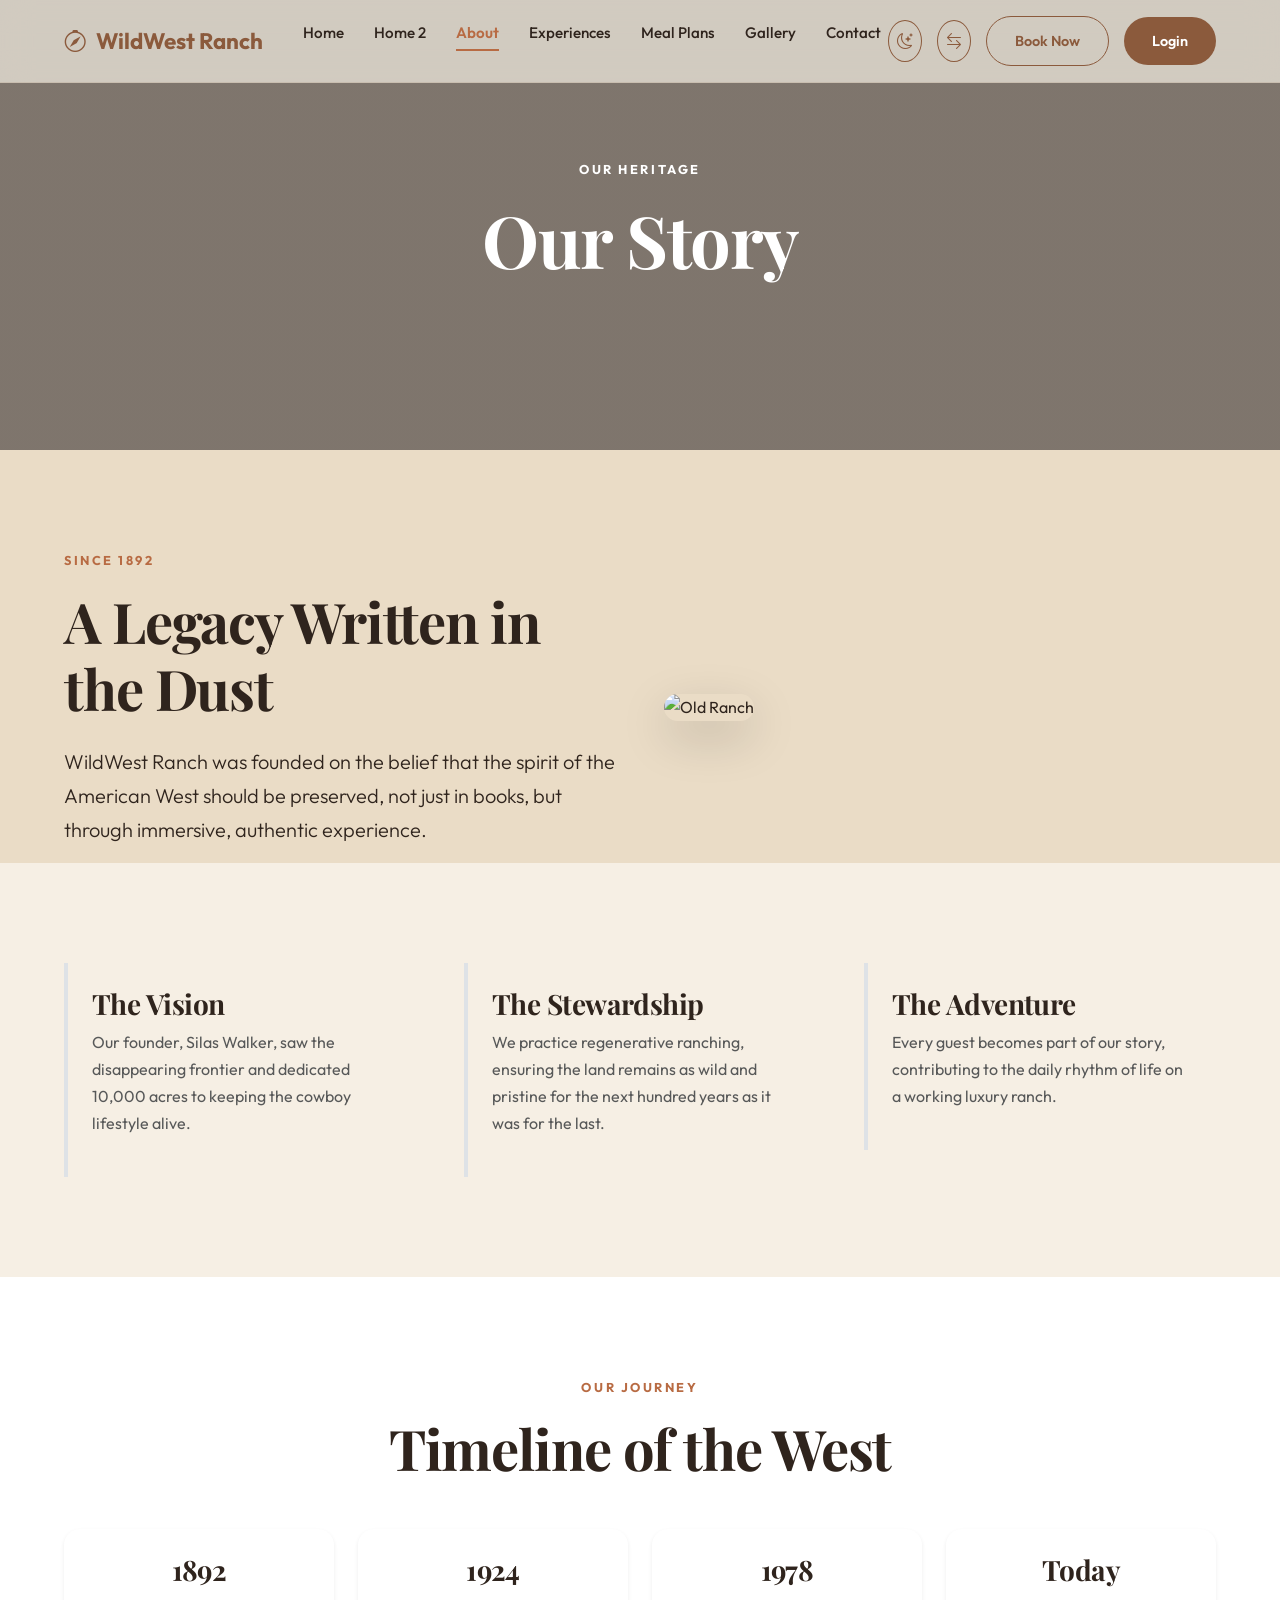
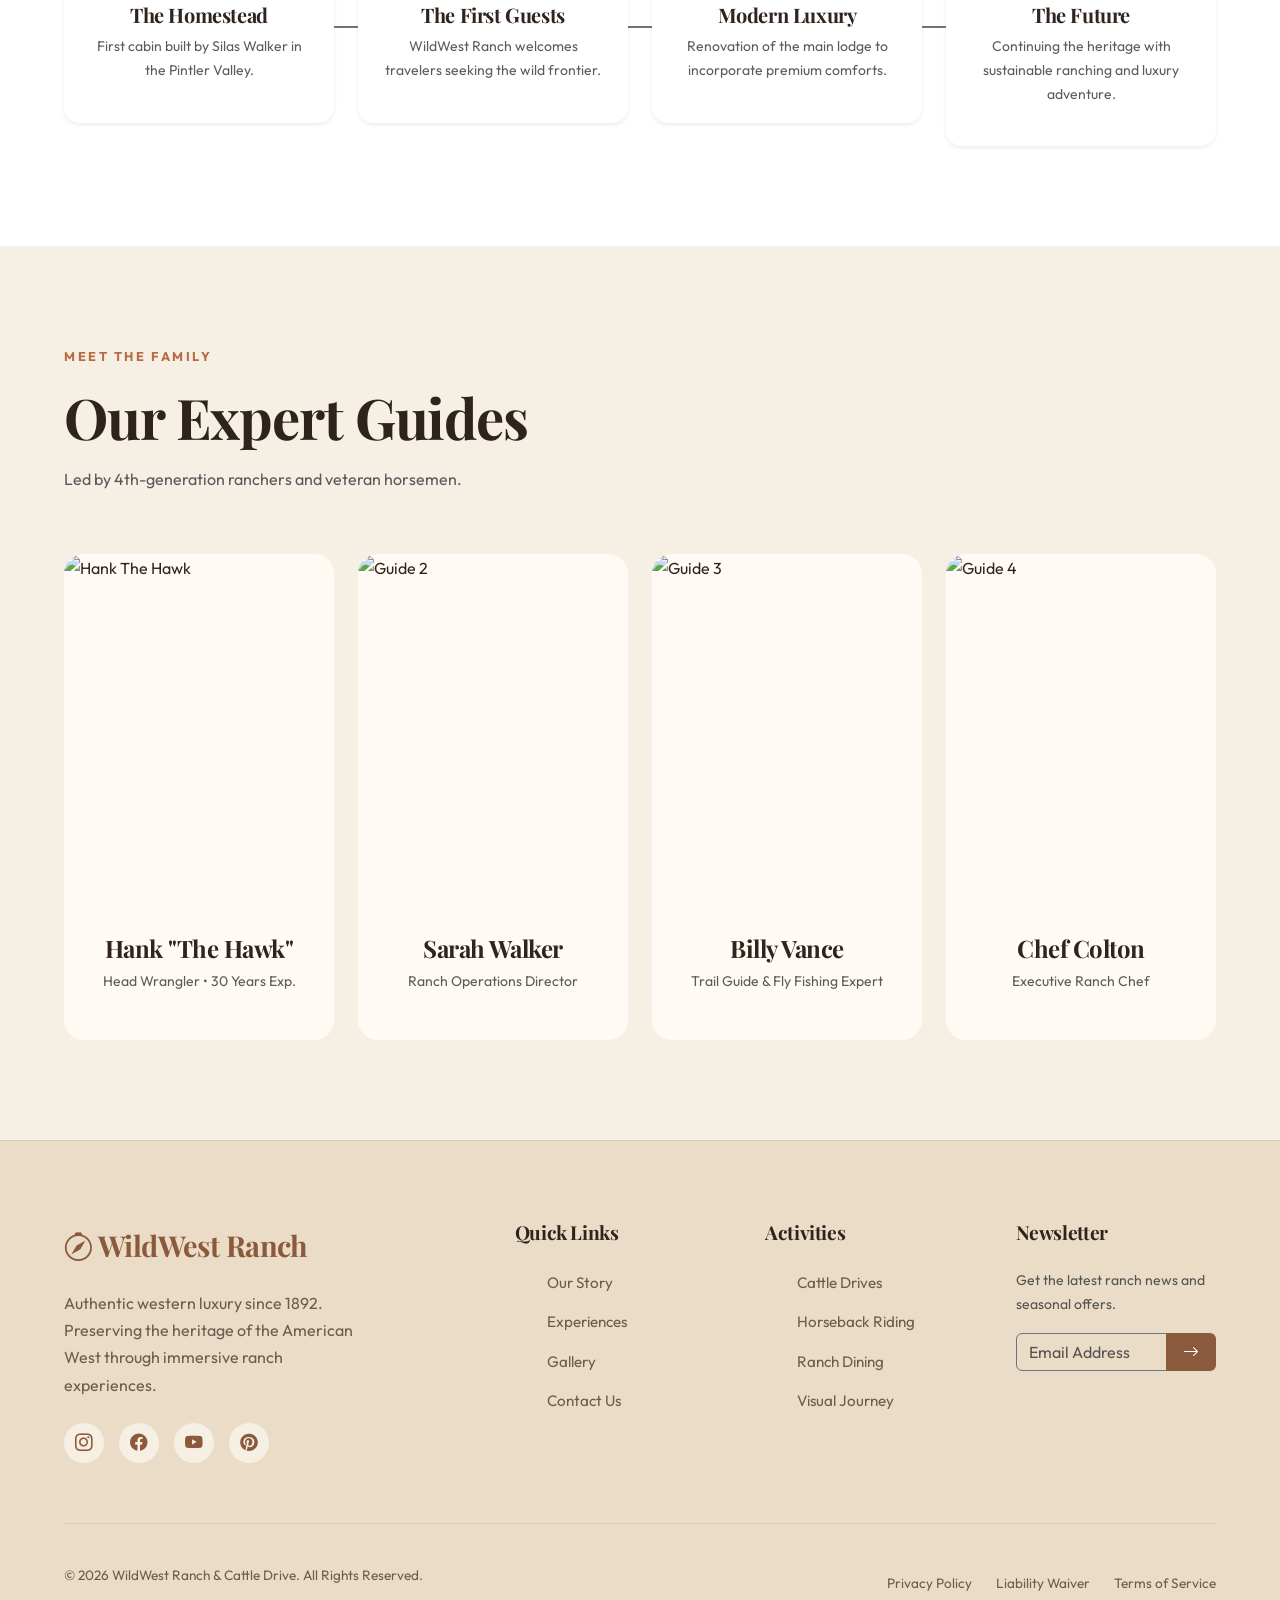
==== about.html @ 32d67a10 "Initial commit: Luxury Western Ranch Platform" ====
<!DOCTYPE html>
<html lang="en">
<head>
    <meta charset="UTF-8">
    <meta name="viewport" content="width=device-width, initial-scale=1.0">
    <title>Our Story | WildWest Ranch Heritage</title>
    
    <!-- Bootstrap 5 CSS -->
    <link href="https://cdn.jsdelivr.net/npm/bootstrap@5.3.0/dist/css/bootstrap.min.css" rel="stylesheet">
    <!-- Bootstrap Icons -->
    <link rel="stylesheet" href="https://cdn.jsdelivr.net/npm/bootstrap-icons@1.11.1/font/bootstrap-icons.css">
    
    <link rel="icon" type="image/svg+xml" href="assets/img/favicon.svg">
    
    <!-- Custom CSS -->
    <link rel="stylesheet" href="assets/css/style.css">
    <link rel="stylesheet" href="assets/css/dark-mode.css">
    <link rel="stylesheet" href="assets/css/rtl.css">
    
    <style>
        .about-hero {
            height: 50vh;
            background: linear-gradient(rgba(47, 36, 29, 0.6), rgba(47, 36, 29, 0.6)), url('https://images.unsplash.com/photo-1534447677768-be436bb09401?auto=format&fit=crop&q=80&w=2000');
            background-size: cover;
            background-position: center;
            display: flex;
            align-items: center;
            justify-content: center;
            text-align: center;
            color: #fff;
        }
    </style>
</head>
<body>

    <!-- Navbar -->
    <nav class="navbar-custom">
        <div class="nav-logo">
            <i class="bi bi-compass"></i>
            <span>WildWest Ranch</span>
        </div>
        
        <ul class="nav-links">
            <li><a href="index.html" class="nav-link">Home</a></li>
            <li><a href="home-2.html" class="nav-link">Home 2</a></li>
            <li><a href="about.html" class="nav-link active">About</a></li>
            <li><a href="ranch-experiences.html" class="nav-link">Experiences</a></li>
            <li><a href="meal-plans.html" class="nav-link">Meal Plans</a></li>
            <li><a href="gallery.html" class="nav-link">Gallery</a></li>
            <li><a href="contact.html" class="nav-link">Contact</a></li>
        </ul>
        
        <div class="nav-actions">
            <button id="theme-toggle" class="btn btn-outline-ranch p-2 rounded-circle">
                <i class="bi bi-moon-stars"></i>
            </button>
            <button id="rtl-toggle" class="btn btn-outline-ranch p-2 rounded-circle">
                <i class="bi bi-translate"></i>
            </button>
            <a href="booking.html" class="btn-ranch btn-outline-ranch d-none d-md-flex">Book Now</a>
            <a href="login.html" class="btn-ranch btn-primary-ranch d-none d-md-flex">Login</a>
            <button class="mobile-nav-btn"><i class="bi bi-list"></i></button>
        </div>
    </nav>

    <!-- Hero Section -->
    <header class="about-hero">
        <div class="container">
            <span class="section-tag text-white">Our Heritage</span>
            <h1 class="display-2 western-font">Our Story</h1>
        </div>
    </header>

    <!-- Legacy Section -->
    <section class="section-padding pb-0" style="background: var(--secondary-bg);">
        <div class="container-custom">
            <div class="row align-items-center g-5">
                <div class="col-lg-6 text-center text-lg-start">
                    <span class="section-tag">Since 1892</span>
                    <h2 class="display-4 western-font">A Legacy Written in the Dust</h2>
                    <p class="lead mt-4">WildWest Ranch was founded on the belief that the spirit of the American West should be preserved, not just in books, but through immersive, authentic experience.</p>
                </div>
                <div class="col-lg-6">
                    <img src="https://images.unsplash.com/photo-1549880338-65ddcdfd017b?auto=format&fit=crop&q=80&w=1000" alt="Old Ranch" class="rounded-5 shadow-lg w-100">
                </div>
            </div>
        </div>
    </section>

    <!-- Ranch Story -->
    <section class="section-padding">
        <div class="container-custom">
            <div class="row g-5">
                <div class="col-lg-4">
                    <div class="p-4 border-start border-4 border-burnt-sienna">
                        <h3 class="western-font">The Vision</h3>
                        <p class="text-muted">Our founder, Silas Walker, saw the disappearing frontier and dedicated 10,000 acres to keeping the cowboy lifestyle alive.</p>
                    </div>
                </div>
                <div class="col-lg-4">
                    <div class="p-4 border-start border-4 border-prairie-green">
                        <h3 class="western-font">The Stewardship</h3>
                        <p class="text-muted">We practice regenerative ranching, ensuring the land remains as wild and pristine for the next hundred years as it was for the last.</p>
                    </div>
                </div>
                <div class="col-lg-4">
                    <div class="p-4 border-start border-4 border-sunset-gold">
                        <h3 class="western-font">The Adventure</h3>
                        <p class="text-muted">Every guest becomes part of our story, contributing to the daily rhythm of life on a working luxury ranch.</p>
                    </div>
                </div>
            </div>
        </div>
    </section>

    <!-- Adventure Timeline -->
    <section class="section-padding journey-section">
        <div class="container-custom">
            <div class="text-center mb-5">
                <span class="section-tag">Our Journey</span>
                <h2 class="section-title">Timeline of the West</h2>
            </div>
            
            <div class="position-relative">
                <div class="d-none d-lg-block position-absolute top-50 start-0 w-100 border-bottom border-secondary border-2" style="z-index: 0;"></div>
                <div class="row g-4 position-relative z-1">
                    <div class="col-lg-3">
                        <div class="p-4 timeline-card rounded-4 shadow-sm text-center">
                            <div class="western-font h3 text-saddle-brown mb-3">1892</div>
                            <h5 class="fw-bold">The Homestead</h5>
                            <p class="small text-muted">First cabin built by Silas Walker in the Pintler Valley.</p>
                        </div>
                    </div>
                    <div class="col-lg-3">
                        <div class="p-4 timeline-card rounded-4 shadow-sm text-center">
                            <div class="western-font h3 text-saddle-brown mb-3">1924</div>
                            <h5 class="fw-bold">The First Guests</h5>
                            <p class="small text-muted">WildWest Ranch welcomes travelers seeking the wild frontier.</p>
                        </div>
                    </div>
                    <div class="col-lg-3">
                        <div class="p-4 timeline-card rounded-4 shadow-sm text-center">
                            <div class="western-font h3 text-saddle-brown mb-3">1978</div>
                            <h5 class="fw-bold">Modern Luxury</h5>
                            <p class="small text-muted">Renovation of the main lodge to incorporate premium comforts.</p>
                        </div>
                    </div>
                    <div class="col-lg-3">
                        <div class="p-4 timeline-card rounded-4 shadow-sm text-center">
                            <div class="western-font h3 text-saddle-brown mb-3">Today</div>
                            <h5 class="fw-bold">The Future</h5>
                            <p class="small text-muted">Continuing the heritage with sustainable ranching and luxury adventure.</p>
                        </div>
                    </div>
                </div>
            </div>
        </div>
    </section>

    <!-- Team/Cowboy Guides -->
    <section class="section-padding" style="background: var(--primary-bg);">
        <div class="container-custom">
            <div class="section-header">
                <span class="section-tag">Meet the Family</span>
                <h2 class="section-title">Our Expert Guides</h2>
                <p class="mt-3 text-muted">Led by 4th-generation ranchers and veteran horsemen.</p>
            </div>
            <div class="row g-4">
                <div class="col-md-3">
                    <div class="ranch-card border-0">
                        <div class="card-img-wrapper" style="height: 350px;">
                            <img src="https://images.unsplash.com/photo-1534030347209-467a5b0ad3e6?auto=format&fit=crop&q=80&w=600" alt="Hank The Hawk">
                        </div>
                        <div class="card-content text-center">
                            <h4 class="western-font">Hank "The Hawk"</h4>
                            <p class="text-muted small">Head Wrangler • 30 Years Exp.</p>
                        </div>
                    </div>
                </div>
                <div class="col-md-3">
                    <div class="ranch-card border-0">
                        <div class="card-img-wrapper" style="height: 350px;">
                            <img src="https://images.unsplash.com/photo-1544005313-94ddf0286df2?auto=format&fit=crop&q=80&w=600" alt="Guide 2">
                        </div>
                        <div class="card-content text-center">
                            <h4 class="western-font">Sarah Walker</h4>
                            <p class="text-muted small">Ranch Operations Director</p>
                        </div>
                    </div>
                </div>
                <div class="col-md-3">
                    <div class="ranch-card border-0">
                        <div class="card-img-wrapper" style="height: 350px;">
                            <img src="https://images.unsplash.com/photo-1500648767791-00dcc994a43e?auto=format&fit=crop&q=80&w=600" alt="Guide 3">
                        </div>
                        <div class="card-content text-center">
                            <h4 class="western-font">Billy Vance</h4>
                            <p class="text-muted small">Trail Guide & Fly Fishing Expert</p>
                        </div>
                    </div>
                </div>
                <div class="col-md-3">
                    <div class="ranch-card border-0">
                        <div class="card-img-wrapper" style="height: 350px;">
                            <img src="https://images.unsplash.com/photo-1506794778202-cad84cf45f1d?auto=format&fit=crop&q=80&w=600" alt="Guide 4">
                        </div>
                        <div class="card-content text-center">
                            <h4 class="western-font">Chef Colton</h4>
                            <p class="text-muted small">Executive Ranch Chef</p>
                        </div>
                    </div>
                </div>
            </div>
        </div>
    </section>

    <!-- Footer (Shared) -->
    <footer>
        <div class="container-custom">
            <!-- Footer content same as index.html -->
        </div>
    </footer>

    <!-- Scripts -->
    <script src="https://cdn.jsdelivr.net/npm/bootstrap@5.3.0/dist/js/bootstrap.bundle.min.js"></script>
    <script src="assets/js/main.js"></script>
</body>
</html>
---- assets/css/style.css ----
/* 
    Dude Ranch & Cattle Drive Vacation - Premium Style System
    Aesthetic: Luxury Western Editorial, Cinematic Wilderness
*/

@import url('https://fonts.googleapis.com/css2?family=Cormorant+Garamond:ital,wght@0,300;0,400;0,500;0,600;0,700;1,400&family=Outfit:wght@300;400;500;600;700&family=Playfair+Display:ital,wght@0,400;0,700;1,400&display=swap');

:root {
    --primary-bg: #f6efe4;
    --secondary-bg: #eadcc6;
    --card-bg: #fffaf3;
    --saddle-brown: #8b5a3c;
    --burnt-sienna: #b86b43;
    --dusty-clay: #c68a5d;
    --prairie-green: #68745a;
    --sunset-gold: #d9a441;
    --text-main: #2f241d;
    --text-muted: #6d5b4e;
    --border-color: rgba(139, 90, 60, 0.12);
    --glass-bg: rgba(246, 239, 228, 0.7);
    --transition: all 0.4s cubic-bezier(0.165, 0.84, 0.44, 1);
    --shadow: 0 10px 30px rgba(47, 36, 29, 0.05);
}

.bg-burnt-sienna { background-color: var(--burnt-sienna) !important; color: #fff !important; }
.bg-saddle-brown { background-color: var(--saddle-brown) !important; color: #fff !important; }
.bg-prairie-green { background-color: var(--prairie-green) !important; color: #fff !important; }
.bg-sunset-gold { background-color: var(--sunset-gold) !important; color: #000 !important; }

/* Global Reset & Base */
* {
    margin: 0;
    padding: 0;
    box-sizing: border-box;
}

html, body {
    overflow-x: hidden;
    width: 100%;
    margin: 0;
    padding: 0;
}

body {
    background-color: var(--primary-bg);
    color: var(--text-main);
    font-family: 'Outfit', sans-serif;
    line-height: 1.7;
    overflow-x: hidden;
    -webkit-font-smoothing: antialiased;
    display: flex;
    flex-direction: column;
    min-height: 100vh;
}

h1, h2, h3, h4, h5, h6, .western-font {
    font-family: 'Playfair Display', serif;
    font-weight: 700;
    letter-spacing: -0.02em;
}

.serif-italic {
    font-family: 'Cormorant Garamond', serif;
    font-style: italic;
}

a {
    text-decoration: none;
    color: inherit;
    transition: var(--transition);
}

ul {
    list-style: none;
}

img {
    max-width: 100%;
    height: auto;
    object-fit: cover;
}

/* Scrollbar */
::-webkit-scrollbar {
    width: 8px;
}
::-webkit-scrollbar-track {
    background: var(--primary-bg);
}
::-webkit-scrollbar-thumb {
    background: var(--saddle-brown);
    border-radius: 10px;
}

/* Custom Container */
.container-custom {
    width: 90%;
    max-width: 1400px;
    margin: 0 auto;
}

/* Navbar */
.navbar-custom {
    position: fixed;
    top: 0;
    left: 0;
    width: 100%;
    max-width: none;
    background: var(--glass-bg);
    backdrop-filter: blur(15px);
    -webkit-backdrop-filter: blur(15px);
    border-bottom: 1px solid var(--border-color);
    border-radius: 0;
    z-index: 1000;
    padding: 15px 5%;
    display: flex;
    justify-content: space-between;
    align-items: center;
    transition: var(--transition);
}

@media (min-width: 1400px) {
    .navbar-custom {
        padding-left: calc((100% - 1300px) / 2);
        padding-right: calc((100% - 1300px) / 2);
    }
}

.navbar-custom.scrolled {
    background: var(--primary-bg);
    box-shadow: 0 5px 20px rgba(0,0,0,0.05);
}

.nav-logo {
    display: flex;
    align-items: center;
    gap: 10px;
    font-size: 1.4rem;
    font-weight: 700;
    color: var(--saddle-brown);
}

.nav-links {
    display: flex;
    gap: 30px;
    align-items: center;
}

.nav-link {
    font-size: 0.95rem;
    font-weight: 500;
    color: var(--text-main);
    position: relative;
    padding: 5px 0;
}

.nav-link::after {
    content: '';
    position: absolute;
    bottom: 0;
    left: 0;
    width: 0;
    height: 2px;
    background: var(--burnt-sienna);
    transition: var(--transition);
}

.nav-link:hover::after, .nav-link.active::after {
    width: 100%;
}

.nav-link.active {
    color: var(--burnt-sienna);
    font-weight: 600;
}

.nav-actions {
    display: flex;
    align-items: center;
    gap: 15px;
}

/* Buttons */
.btn-ranch {
    padding: 12px 28px;
    border-radius: 50px;
    font-weight: 600;
    font-size: 0.9rem;
    cursor: pointer;
    transition: var(--transition);
    display: inline-flex;
    align-items: center;
    gap: 8px;
    border: none;
}

.btn-primary-ranch {
    background: var(--saddle-brown);
    color: #fff;
}

.btn-primary-ranch:hover {
    background: var(--burnt-sienna);
    transform: translateY(-3px);
    box-shadow: 0 10px 20px rgba(184, 107, 67, 0.2);
}

.btn-outline-ranch {
    background: transparent;
    border: 1px solid var(--saddle-brown);
    color: var(--saddle-brown);
}

.btn-outline-ranch:hover {
    background: var(--saddle-brown);
    color: #fff;
    transform: translateY(-3px);
}

/* Hero Section */
.hero {
    height: 100vh;
    width: 100%;
    position: relative;
    overflow: hidden;
    display: flex;
    align-items: center;
    justify-content: center;
    text-align: center;
    color: #fff;
}

.hero-bg {
    position: absolute;
    top: 0;
    left: 0;
    width: 100%;
    height: 100%;
    z-index: -1;
}

.hero-bg img {
    width: 100%;
    height: 100%;
    object-fit: cover;
    transform: scale(1.1);
    animation: cinematicZoom 20s infinite alternate;
}

.hero-overlay {
    position: absolute;
    top: 0;
    left: 0;
    width: 100%;
    height: 100%;
    background: linear-gradient(to bottom, rgba(47, 36, 29, 0.4), rgba(47, 36, 29, 0.7));
}

.hero-content {
    max-width: 900px;
    z-index: 10;
    padding: 0 20px;
}

.hero-sub {
    font-family: 'Cormorant Garamond', serif;
    font-style: italic;
    font-size: 1.5rem;
    margin-bottom: 15px;
    display: block;
    opacity: 0;
    transform: translateY(20px);
    animation: fadeInUp 1s forwards 0.5s;
}

.hero-title {
    font-size: clamp(3rem, 8vw, 5.5rem);
    line-height: 1.1;
    margin-bottom: 25px;
    opacity: 0;
    transform: translateY(30px);
    animation: fadeInUp 1s forwards 0.8s;
}

.hero-desc {
    font-size: 1.1rem;
    max-width: 600px;
    margin: 0 auto 35px;
    opacity: 0;
    transform: translateY(20px);
    animation: fadeInUp 1s forwards 1.1s;
}

.hero-btns {
    opacity: 0;
    transform: translateY(20px);
    animation: fadeInUp 1s forwards 1.4s;
    display: flex;
    gap: 20px;
    justify-content: center;
}

/* Animations */
@keyframes cinematicZoom {
    from { transform: scale(1); }
    to { transform: scale(1.15); }
}

@keyframes fadeInUp {
    to { opacity: 1; transform: translateY(0); }
}

/* Dust Particles Animation Overlay */
.dust-overlay {
    position: absolute;
    top: 0;
    left: 0;
    width: 100%;
    height: 100%;
    pointer-events: none;
    z-index: 5;
    background: url('https://www.transparenttextures.com/patterns/dust.png');
    opacity: 0.3;
    animation: dustMove 60s linear infinite;
}

@keyframes dustMove {
    from { background-position: 0 0; }
    to { background-position: 1000px 1000px; }
}

/* Sections */
.section-padding {
    padding: 100px 0;
}

.section-header {
    margin-bottom: 60px;
    max-width: 700px;
}

.section-tag {
    color: var(--burnt-sienna);
    font-weight: 700;
    text-transform: uppercase;
    letter-spacing: 0.2em;
    font-size: 0.8rem;
    margin-bottom: 15px;
    display: block;
}

.section-title {
    font-size: clamp(2.5rem, 5vw, 3.5rem);
    color: var(--text-main);
}

/* Cards */
.ranch-card {
    background: var(--card-bg);
    border-radius: 20px;
    overflow: hidden;
    border: 1px solid var(--border-color);
    transition: var(--transition);
    height: 100%;
}

.ranch-card:hover {
    transform: translateY(-10px);
    box-shadow: 0 20px 40px rgba(47, 36, 29, 0.08);
    border-color: var(--dusty-clay);
}

.card-img-wrapper {
    height: 280px;
    overflow: hidden;
    position: relative;
}

.card-img-wrapper img {
    width: 100%;
    height: 100%;
    transition: transform 0.8s cubic-bezier(0.165, 0.84, 0.44, 1);
}

.ranch-card:hover .card-img-wrapper img {
    transform: scale(1.1);
}

.card-content {
    padding: 30px;
}

.card-meta {
    display: flex;
    gap: 15px;
    margin-bottom: 15px;
    font-size: 0.85rem;
    color: var(--text-muted);
}

.card-title {
    font-size: 1.6rem;
    margin-bottom: 15px;
    color: var(--text-main);
}

/* Storytelling Layouts (Home 2) */
.story-row {
    display: flex;
    align-items: center;
    gap: 80px;
    margin-bottom: 100px;
}

.story-row:nth-child(even) {
    flex-direction: row-reverse;
}

.story-img {
    flex: 1;
    border-radius: 30px;
    overflow: hidden;
    height: 500px;
    box-shadow: 20px 20px 0 var(--secondary-bg);
}

.story-img img {
    width: 100%;
    height: 100%;
    object-fit: cover;
}

.story-content {
    flex: 1;
}

/* Responsive */
@media (max-width: 1024px) {
    .nav-links { display: none; }
    .navbar-custom { padding: 15px 20px; }
}

@media (max-width: 768px) {
    .section-padding { padding: 60px 0; }
    .story-row { flex-direction: column !important; gap: 40px; }
    .story-img { width: 100%; height: 350px; box-shadow: 10px 10px 0 var(--secondary-bg); }
    .hero-title { font-size: 3.5rem; }
    .section-header { text-align: center; margin-left: auto; margin-right: auto; }
}

@media (max-width: 480px) {
    .hero-btns { flex-direction: column; width: 100%; }
    .btn-ranch { width: 100%; justify-content: center; }
}

/* Footer */
footer {
    background: var(--secondary-bg);
    padding: 80px 0 0;
    border-top: 1px solid var(--border-color);
    margin-top: auto;
    margin-bottom: 0 !important;
}

.footer-top {
    display: grid;
    grid-template-columns: 2fr 1fr 1fr 1fr;
    gap: 50px;
    margin-bottom: 60px;
}

.footer-logo {
    font-size: 1.8rem;
    color: var(--saddle-brown);
    margin-bottom: 20px;
}

.footer-desc {
    color: var(--text-muted);
    max-width: 300px;
}

.footer-h {
    font-size: 1.2rem;
    margin-bottom: 25px;
    color: var(--text-main);
}

.footer-links li {
    margin-bottom: 12px;
}

.footer-links a {
    color: var(--text-muted);
    font-size: 0.95rem;
}

.footer-links a:hover {
    color: var(--burnt-sienna);
    padding-left: 5px;
}

.footer-bottom {
    padding-top: 40px;
    padding-bottom: 20px;
    margin-bottom: 0 !important;
    border-top: 1px solid var(--border-color);
    display: flex;
    justify-content: space-between;
    align-items: center;
    color: var(--text-muted);
    font-size: 0.85rem;
}

.social-links {
    display: flex;
    gap: 15px;
}

.social-icon {
    width: 40px;
    height: 40px;
    background: var(--primary-bg);
    border-radius: 50%;
    display: flex;
    align-items: center;
    justify-content: center;
    color: var(--saddle-brown);
    font-size: 1.1rem;
}

.social-icon:hover {
    background: var(--saddle-brown);
    color: #fff;
    transform: translateY(-3px);
}

@media (max-width: 992px) {
    .footer-top { grid-template-columns: 1fr 1fr; }
}

@media (max-width: 576px) {
    .footer-top { grid-template-columns: 1fr; text-align: center; }
    .footer-desc { margin: 0 auto 20px; }
    .social-links { justify-content: center; }
    .footer-bottom { flex-direction: column; gap: 20px; }
}

/* Mobile Menu */
.mobile-nav-btn {
    display: none;
    font-size: 1.5rem;
    color: var(--saddle-brown);
    background: none;
    border: none;
    cursor: pointer;
}

@media (max-width: 1024px) {
    .mobile-nav-btn { display: block; }
}

.mobile-menu {
    position: fixed;
    top: 0;
    right: -100%;
    width: 80%;
    height: 100vh;
    background: var(--primary-bg);
    z-index: 2000;
    padding: 80px 40px;
    transition: 0.5s cubic-bezier(0.165, 0.84, 0.44, 1);
    display: flex;
    flex-direction: column;
    gap: 15px;
    text-align: left;
    box-shadow: -10px 0 30px rgba(0,0,0,0.1);
}

.mobile-menu.active {
    right: 0;
}

.mobile-menu-toggles {
    justify-content: center;
    width: 100%;
}

.mobile-menu-close {
    position: absolute;
    top: 25px;
    right: 25px;
    background: none;
    border: none;
    font-size: 1.5rem;
    color: var(--text-main);
    cursor: pointer;
    z-index: 10;
    transition: var(--transition);
}

.mobile-menu-close:hover {
    color: var(--burnt-sienna);
    transform: rotate(90deg);
}

.assessment-text-side {
    background-color: #fff;
}

.journey-section {
    background-color: #fff;
}

.timeline-card {
    background-color: #fff;
}

.contact-main-card {
    background-color: #fff;
}

.social-btn-ranch {
    background-color: #fff;
    color: var(--saddle-brown);
}

.mobile-menu .nav-link {
    font-size: 1.2rem;
    transition: var(--transition);
}

.mobile-menu .nav-link.active {
    color: var(--burnt-sienna);
    font-weight: 700;
    padding-left: 10px;
    border-left: 3px solid var(--burnt-sienna);
}

/* Scroll Reveal Animations */
.ranch-card, .section-header, .story-img, .timeline-card {
    opacity: 0;
    transform: translateY(40px);
    transition: all 0.8s cubic-bezier(0.165, 0.84, 0.44, 1);
}

.ranch-card.revealed, .section-header.revealed, .story-img.revealed, .timeline-card.revealed {
    opacity: 1;
    transform: translateY(0);
}

/* Staggered Timeline Animation */
.col-lg-3:nth-child(1) .timeline-card { transition-delay: 0.1s; }
.col-lg-3:nth-child(2) .timeline-card { transition-delay: 0.2s; }
.col-lg-3:nth-child(3) .timeline-card { transition-delay: 0.3s; }
.col-lg-3:nth-child(4) .timeline-card { transition-delay: 0.4s; }

/* Back to Top Button */
#back-to-top {
    position: fixed;
    bottom: 30px;
    right: 30px;
    width: 50px;
    height: 50px;
    background: var(--saddle-brown);
    color: #fff;
    border-radius: 50%;
    display: flex;
    align-items: center;
    justify-content: center;
    font-size: 1.5rem;
    cursor: pointer;
    z-index: 1001;
    opacity: 0;
    visibility: hidden;
    transition: var(--transition);
    border: 2px solid transparent;
    box-shadow: 0 10px 20px rgba(0,0,0,0.1);
}

#back-to-top.visible {
    opacity: 1;
    visibility: visible;
}

#back-to-top:hover {
    background: var(--burnt-sienna);
    transform: translateY(-5px);
    border-color: var(--sunset-gold);
    box-shadow: 0 15px 30px rgba(184, 107, 67, 0.3);
}

[dir="rtl"] #back-to-top {
    right: auto;
    left: 30px;
}
---- assets/css/dark-mode.css ----
/* 
    Dude Ranch & Cattle Drive Vacation - Warm Luxury Dark Mode
*/

[data-theme="dark"] {
    --primary-bg: #1a1512;
    --secondary-bg: #241d18;
    --card-bg: #2a221c;
    --text-main: #f6efe4;
    --text-muted: #eadcc6;
    --border-color: rgba(234, 220, 198, 0.1);
    --glass-bg: rgba(26, 21, 18, 0.8);
}

[data-theme="dark"] .hero-title {
    color: var(--text-main);
}

[data-theme="dark"] .editorial-hero {
    background: var(--primary-bg);
}

[data-theme="dark"] .text-muted, [data-theme="dark"] .lead {
    color: var(--text-muted) !important;
}

[data-theme="dark"] .navbar-custom.scrolled {
    background: var(--primary-bg);
}

[data-theme="dark"] .btn-outline-ranch {
    border-color: var(--dusty-clay);
    color: var(--dusty-clay);
}

[data-theme="dark"] .btn-outline-ranch:hover {
    background: var(--dusty-clay);
    color: #fff;
}

[data-theme="dark"] .ranch-card {
    box-shadow: 0 10px 30px rgba(0, 0, 0, 0.3);
}

[data-theme="dark"] .social-icon {
    background: var(--secondary-bg);
    color: var(--sunset-gold);
}

[data-theme="dark"] .social-icon:hover {
    background: var(--sunset-gold);
    color: var(--primary-bg);
}

[data-theme="dark"] .mobile-menu {
    background: var(--primary-bg);
}

[data-theme="dark"] .footer-bottom {
    border-top: 1px solid rgba(234, 220, 198, 0.1);
}

[data-theme="dark"] .testimonial-card {
    background-color: var(--secondary-bg) !important;
    border-color: var(--border-color) !important;
    color: var(--text-main);
}

[data-theme="dark"] .testimonial-card .text-muted {
    color: var(--text-muted) !important;
}

[data-theme="dark"] .assessment-text-side {
    background-color: var(--secondary-bg) !important;
    color: var(--text-main);
}

[data-theme="dark"] .journey-section {
    background-color: var(--primary-bg) !important;
}

[data-theme="dark"] .timeline-card {
    background-color: var(--secondary-bg) !important;
    color: var(--text-main);
}

[data-theme="dark"] .contact-main-card {
    background-color: var(--primary-bg) !important;
}

[data-theme="dark"] .social-btn-ranch {
    background-color: rgba(255,255,255,0.1) !important;
    color: #fff !important;
}

[data-theme="dark"] .form-control {
    background: rgba(255,255,255,0.05);
    border-color: rgba(255,255,255,0.1);
    color: #fff;
}

[data-theme="dark"] .form-control:focus {
    background: rgba(255,255,255,0.1);
    border-color: var(--burnt-sienna);
    color: #fff;
}

[data-theme="dark"] .form-label {
    color: var(--text-muted);
}

[data-theme="dark"] .form-control::placeholder {
    color: rgba(255, 255, 255, 0.4);
}
---- assets/css/rtl.css ----
/* 
    Dude Ranch & Cattle Drive Vacation - RTL Support
*/

[dir="rtl"] {
    direction: rtl;
    text-align: right;
}

[dir="rtl"] .navbar-custom {
    flex-direction: row-reverse;
}

[dir="rtl"] .nav-links {
    flex-direction: row-reverse;
}

[dir="rtl"] .nav-actions {
    flex-direction: row-reverse;
}

[dir="rtl"] .hero-btns {
    flex-direction: row-reverse;
}

[dir="rtl"] .footer-top {
    text-align: right;
}

[dir="rtl"] .footer-links a:hover {
    padding-left: 0;
    padding-right: 5px;
}

[dir="rtl"] .story-row:nth-child(even) {
    flex-direction: row;
}

[dir="rtl"] .story-row {
    flex-direction: row-reverse;
}

[dir="rtl"] .mobile-menu {
    right: auto;
    left: -100%;
}

[dir="rtl"] .mobile-menu.active {
    right: auto;
    left: 0;
}
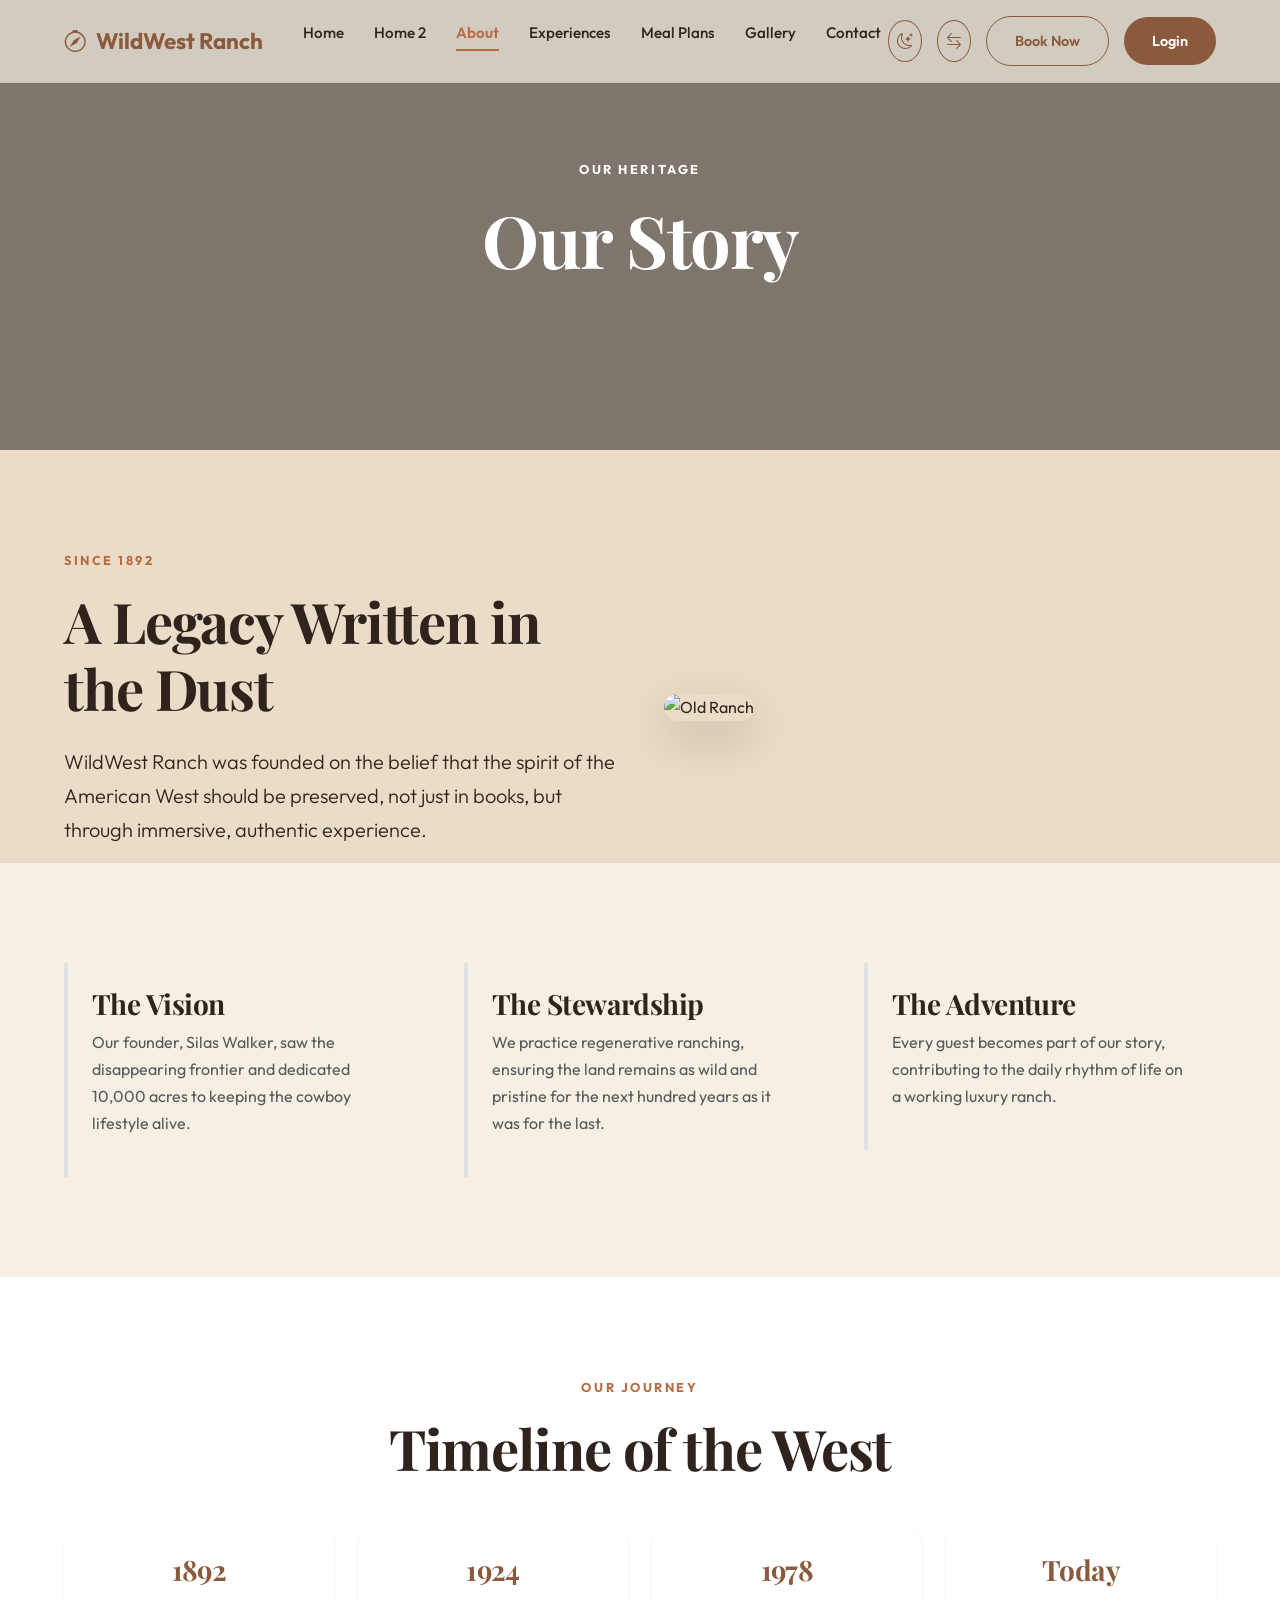
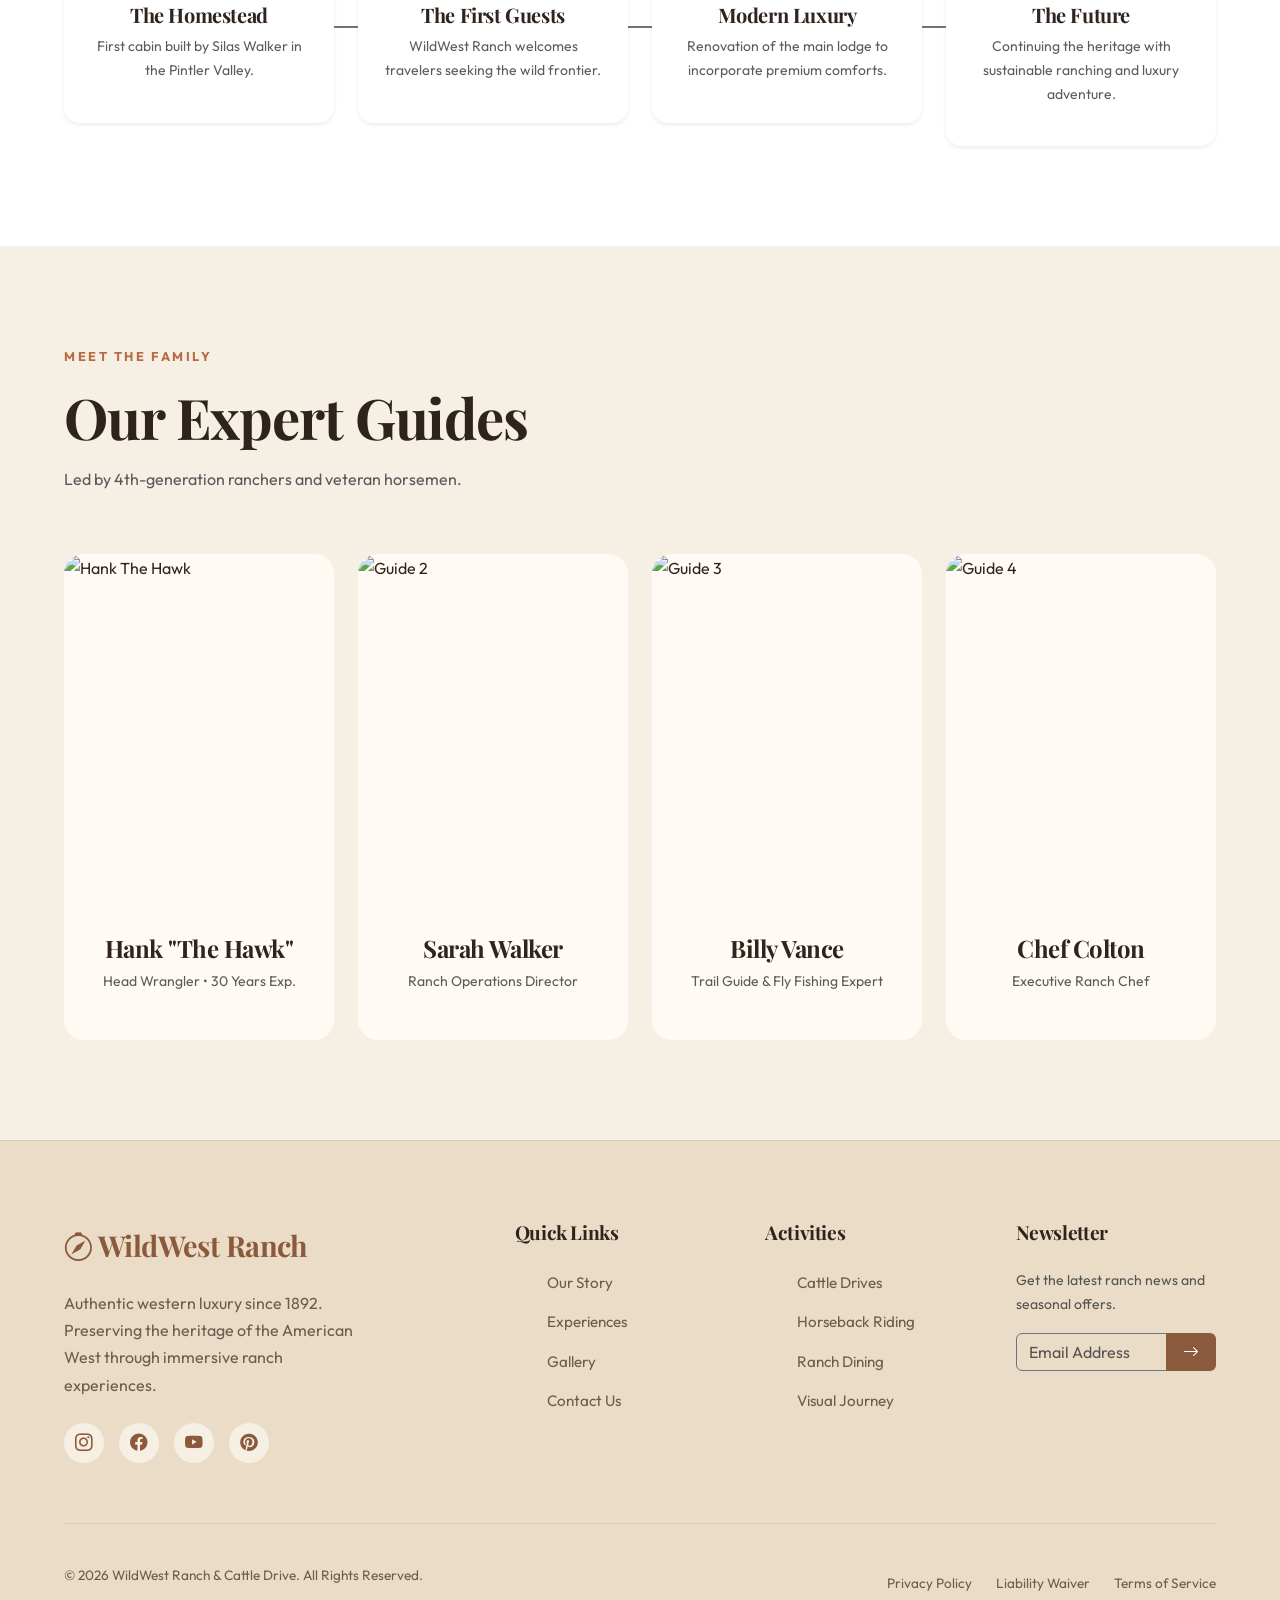
==== commit cc738a4e: "1st commit" ====
--- a/about.html
+++ b/about.html
@@ -166,7 +166,7 @@
                 <p class="mt-3 text-muted">Led by 4th-generation ranchers and veteran horsemen.</p>
             </div>
             <div class="row g-4">
-                <div class="col-md-3">
+                <div class="col-lg-3 col-md-6">
                     <div class="ranch-card border-0">
                         <div class="card-img-wrapper" style="height: 350px;">
                             <img src="https://images.unsplash.com/photo-1534030347209-467a5b0ad3e6?auto=format&fit=crop&q=80&w=600" alt="Hank The Hawk">
@@ -177,7 +177,7 @@
                         </div>
                     </div>
                 </div>
-                <div class="col-md-3">
+                <div class="col-lg-3 col-md-6">
                     <div class="ranch-card border-0">
                         <div class="card-img-wrapper" style="height: 350px;">
                             <img src="https://images.unsplash.com/photo-1544005313-94ddf0286df2?auto=format&fit=crop&q=80&w=600" alt="Guide 2">
@@ -188,7 +188,7 @@
                         </div>
                     </div>
                 </div>
-                <div class="col-md-3">
+                <div class="col-lg-3 col-md-6">
                     <div class="ranch-card border-0">
                         <div class="card-img-wrapper" style="height: 350px;">
                             <img src="https://images.unsplash.com/photo-1500648767791-00dcc994a43e?auto=format&fit=crop&q=80&w=600" alt="Guide 3">
@@ -199,7 +199,7 @@
                         </div>
                     </div>
                 </div>
-                <div class="col-md-3">
+                <div class="col-lg-3 col-md-6">
                     <div class="ranch-card border-0">
                         <div class="card-img-wrapper" style="height: 350px;">
                             <img src="https://images.unsplash.com/photo-1506794778202-cad84cf45f1d?auto=format&fit=crop&q=80&w=600" alt="Guide 4">
--- a/assets/css/style.css
+++ b/assets/css/style.css
@@ -27,6 +27,10 @@
 .bg-prairie-green { background-color: var(--prairie-green) !important; color: #fff !important; }
 .bg-sunset-gold { background-color: var(--sunset-gold) !important; color: #000 !important; }
 
+.text-burnt-sienna { color: var(--burnt-sienna) !important; }
+.text-saddle-brown { color: var(--saddle-brown) !important; }
+.text-prairie-green { color: var(--prairie-green) !important; }
+
 /* Global Reset & Base */
 * {
     margin: 0;
@@ -97,6 +101,19 @@
     width: 90%;
     max-width: 1400px;
     margin: 0 auto;
+}
+
+.btn-fixed-width {
+    min-width: 280px;
+    width: 100%;
+}
+
+@media (min-width: 768px) {
+    .btn-fixed-width {
+        width: auto;
+        display: inline-flex;
+        justify-content: center;
+    }
 }
 
 /* Navbar */
@@ -362,6 +379,8 @@
     border: 1px solid var(--border-color);
     transition: var(--transition);
     height: 100%;
+    display: flex;
+    flex-direction: column;
 }
 
 .ranch-card:hover {
@@ -388,6 +407,14 @@
 
 .card-content {
     padding: 30px;
+    flex: 1;
+    display: flex;
+    flex-direction: column;
+}
+
+.card-content .btn-ranch {
+    margin-top: auto;
+    align-self: center;
 }
 
 .card-meta {
@@ -557,7 +584,13 @@
 }
 
 @media (max-width: 1024px) {
-    .mobile-nav-btn { display: block; }
+    .mobile-nav-btn { display: block !important; }
+    .nav-actions .theme-toggle, 
+    .nav-actions .rtl-toggle, 
+    .nav-actions .btn-ranch { 
+        display: none !important; 
+    }
+    .nav-links { display: none !important; }
 }
 
 .mobile-menu {
@@ -565,6 +598,7 @@
     top: 0;
     right: -100%;
     width: 80%;
+    max-width: 350px;
     height: 100vh;
     background: var(--primary-bg);
     z-index: 2000;
--- a/assets/css/dark-mode.css
+++ b/assets/css/dark-mode.css
@@ -112,3 +112,33 @@
 [data-theme="dark"] .form-control::placeholder {
     color: rgba(255, 255, 255, 0.4);
 }
+
+[data-theme="dark"] .icon-circle {
+    background-color: var(--secondary-bg) !important;
+    border-color: var(--border-color) !important;
+}
+
+/* Modal Dark Mode */
+[data-theme="dark"] .modal-content {
+    background-color: var(--primary-bg) !important;
+    border: 1px solid var(--border-color);
+}
+
+[data-theme="dark"] .modal-content .bg-secondary-bg,
+[data-theme="dark"] .modal-content .bg-white {
+    background-color: var(--secondary-bg) !important;
+}
+
+[data-theme="dark"] .btn-close {
+    filter: invert(1) grayscale(100%) brightness(200%);
+}
+
+[data-theme="dark"] .modal-content .form-control {
+    background-color: rgba(255, 255, 255, 0.05);
+    border-color: var(--border-color);
+    color: var(--text-main);
+}
+
+[data-theme="dark"] .modal-content .text-muted {
+    color: var(--text-muted) !important;
+}
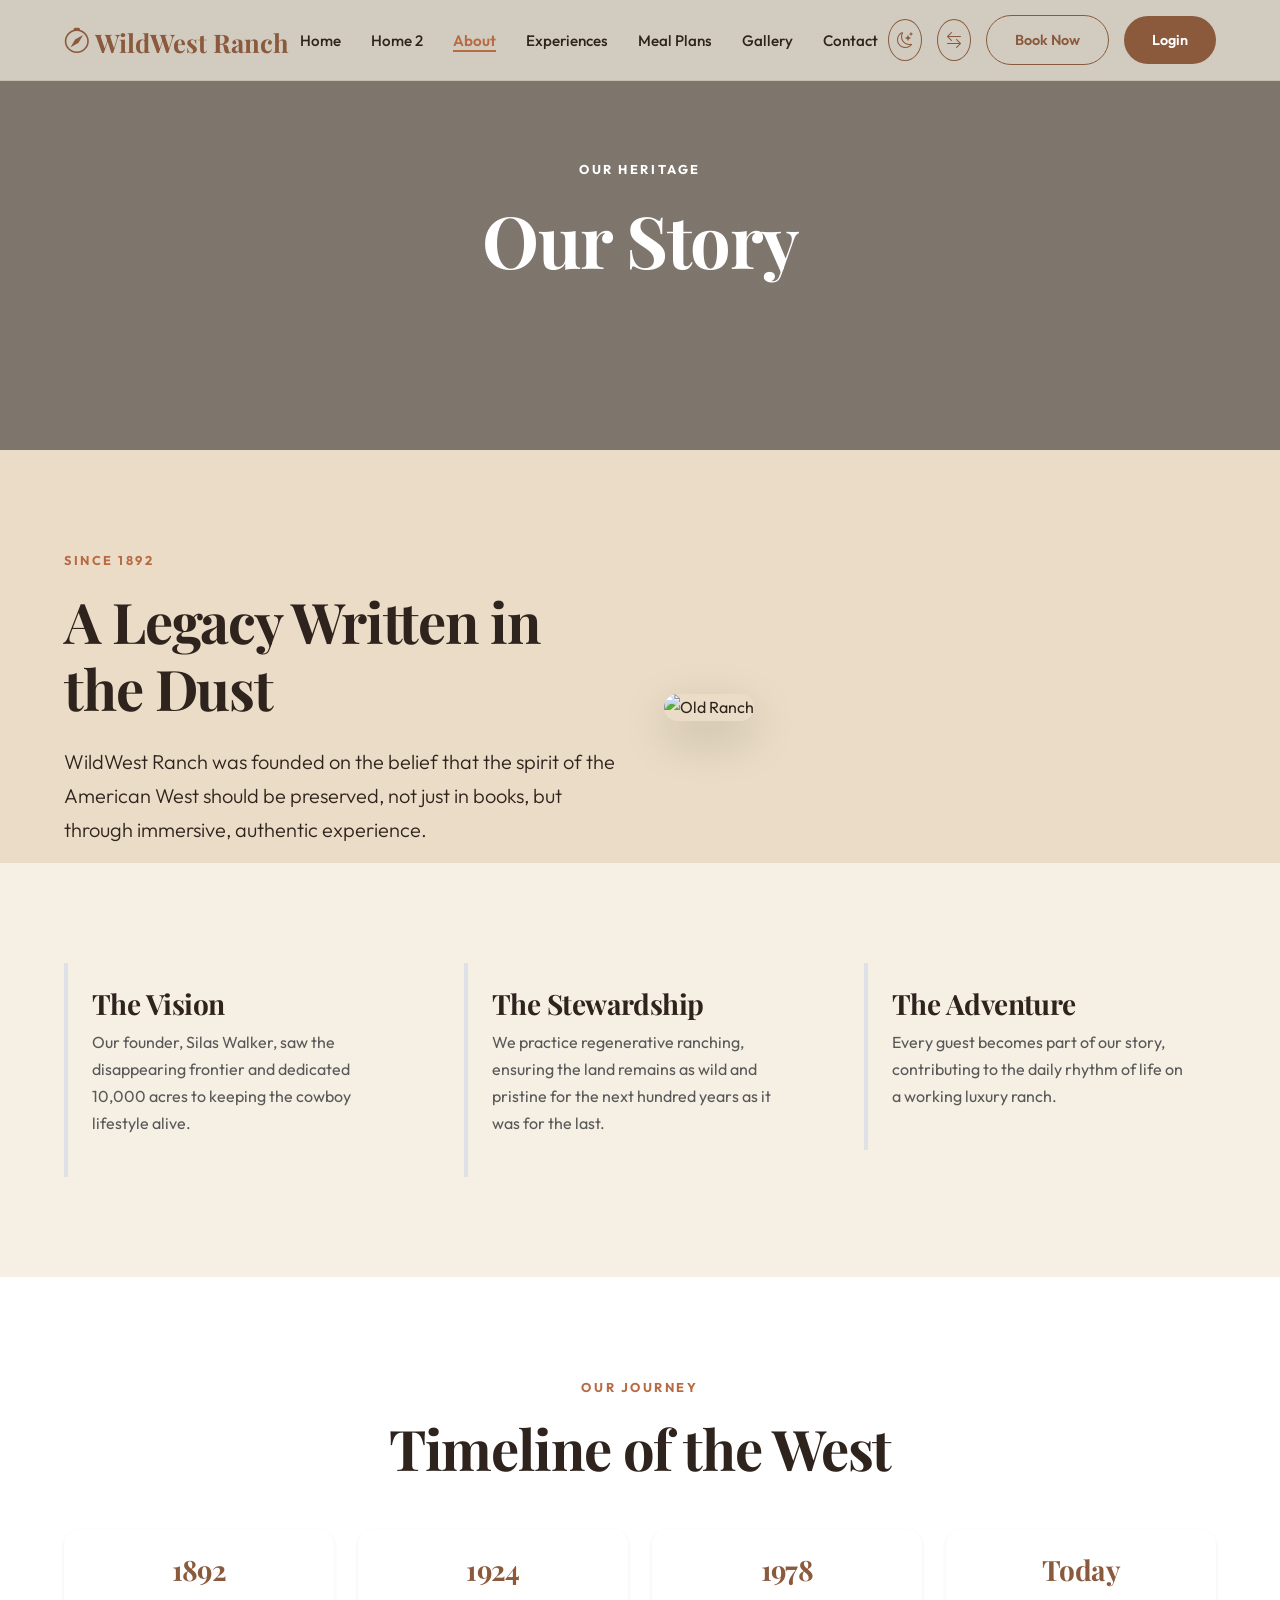
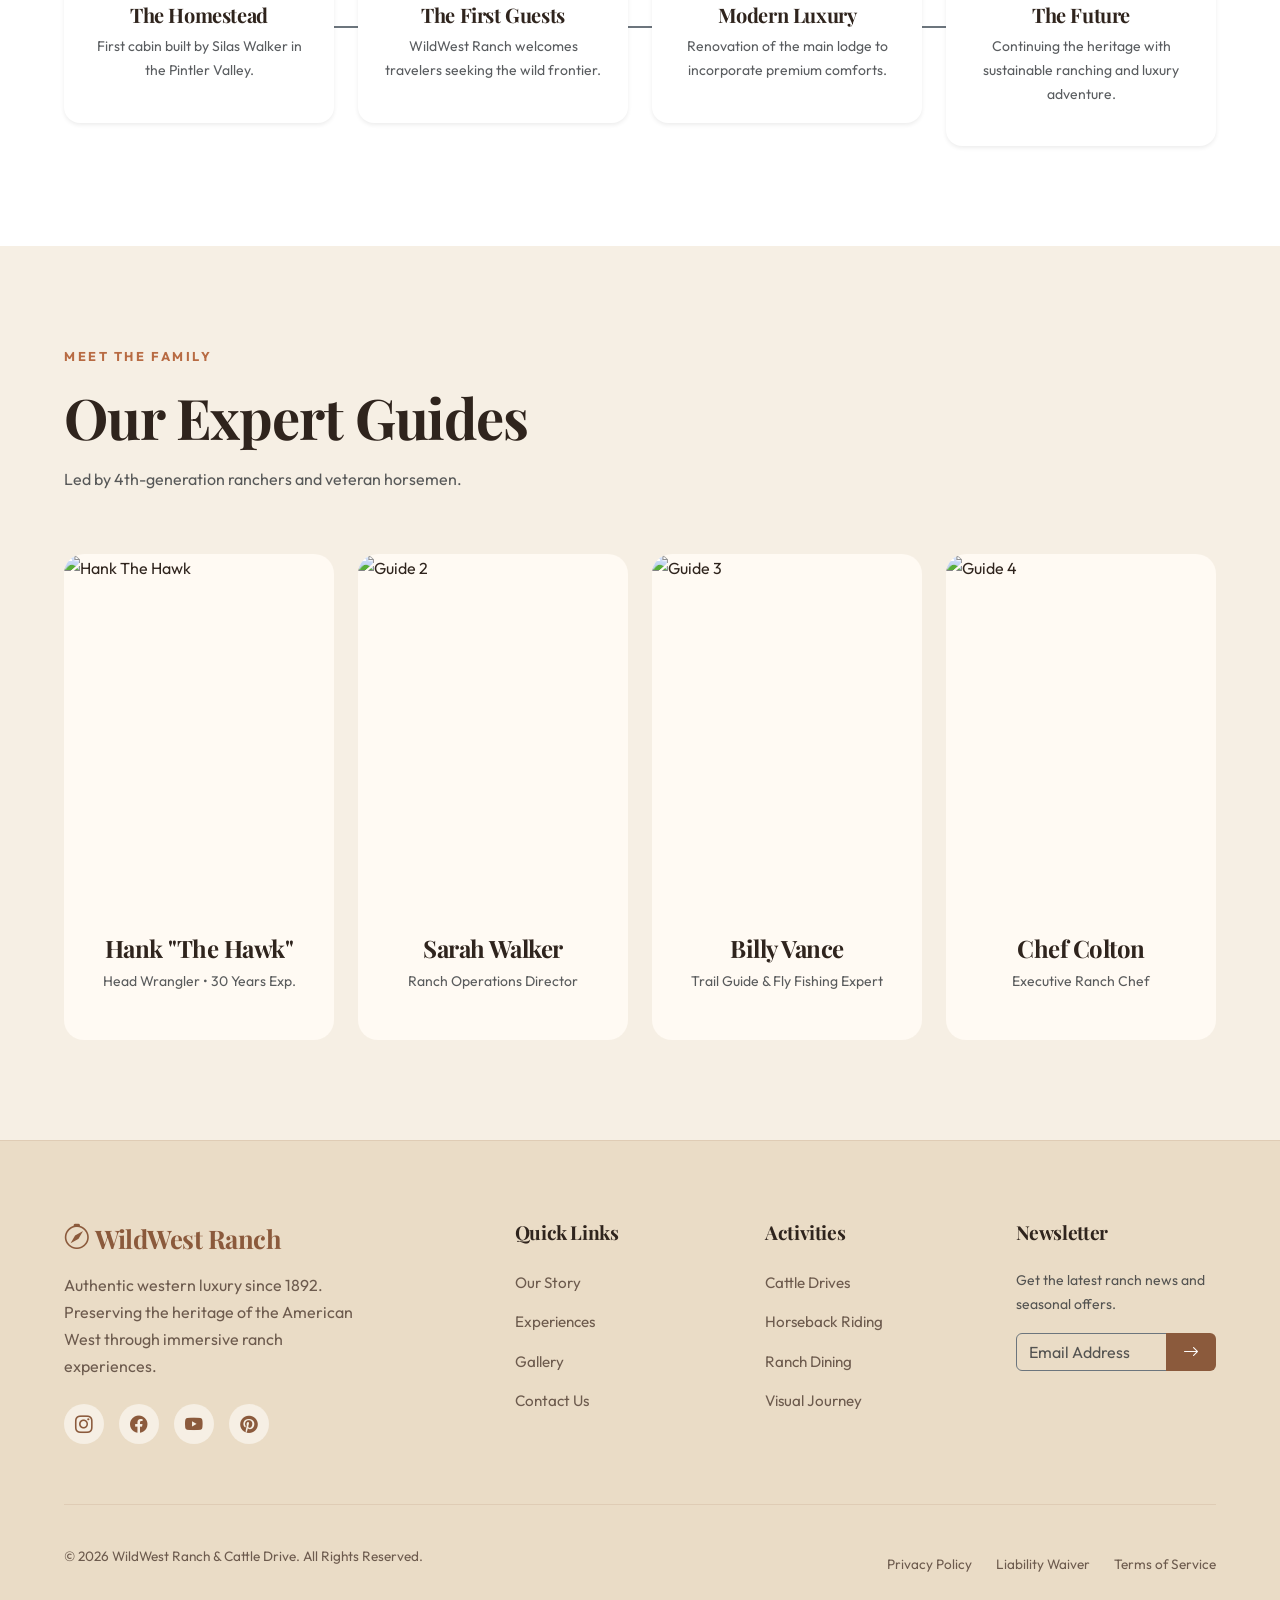
==== commit 2efb4b1f: "2nd commit" ====
--- a/about.html
+++ b/about.html
@@ -191,7 +191,7 @@
                 <div class="col-lg-3 col-md-6">
                     <div class="ranch-card border-0">
                         <div class="card-img-wrapper" style="height: 350px;">
-                            <img src="https://images.unsplash.com/photo-1500648767791-00dcc994a43e?auto=format&fit=crop&q=80&w=600" alt="Guide 3">
+                            <img src="https://images.unsplash.com/photo-1556157382-97eda2d62296?w=600&auto=format&fit=crop&q=60&ixlib=rb-4.1.0&ixid=M3wxMjA3fDB8MHxzZWFyY2h8Nnx8cHJvZmVzc2lvbmFsJTIwbWVufGVufDB8fDB8fHww" alt="Guide 3">
                         </div>
                         <div class="card-content text-center">
                             <h4 class="western-font">Billy Vance</h4>
@@ -202,7 +202,7 @@
                 <div class="col-lg-3 col-md-6">
                     <div class="ranch-card border-0">
                         <div class="card-img-wrapper" style="height: 350px;">
-                            <img src="https://images.unsplash.com/photo-1506794778202-cad84cf45f1d?auto=format&fit=crop&q=80&w=600" alt="Guide 4">
+                            <img src="https://images.unsplash.com/photo-1519085360753-af0119f7cbe7?w=600&auto=format&fit=crop&q=60&ixlib=rb-4.1.0&ixid=M3wxMjA3fDB8MHxzZWFyY2h8M3x8cHJvZmVzc2lvbmFsfGVufDB8fDB8fHww" alt="Guide 4">
                         </div>
                         <div class="card-content text-center">
                             <h4 class="western-font">Chef Colton</h4>
--- a/assets/css/style.css
+++ b/assets/css/style.css
@@ -151,16 +151,26 @@
 .nav-logo {
     display: flex;
     align-items: center;
-    gap: 10px;
-    font-size: 1.4rem;
+    gap: 5px;
+    font-size: 1.6rem;
     font-weight: 700;
+    font-family: 'Playfair Display', serif;
     color: var(--saddle-brown);
+    line-height: 1;
+}
+
+.nav-logo span {
+    margin-top: 5px;
 }
 
 .nav-links {
     display: flex;
     gap: 30px;
     align-items: center;
+    align-self: center;
+    margin: 0;
+    padding: 0;
+    list-style: none;
 }
 
 .nav-link {
@@ -168,13 +178,16 @@
     font-weight: 500;
     color: var(--text-main);
     position: relative;
-    padding: 5px 0;
+    padding: 0;
+    line-height: 1;
+    display: inline-flex;
+    align-items: center;
 }
 
 .nav-link::after {
     content: '';
     position: absolute;
-    bottom: 0;
+    bottom: -4px;
     left: 0;
     width: 0;
     height: 2px;
@@ -259,9 +272,7 @@
 .hero-bg img {
     width: 100%;
     height: 100%;
-    object-fit: cover;
-    transform: scale(1.1);
-    animation: cinematicZoom 20s infinite alternate;
+    object-fit: fill;
 }
 
 .hero-overlay {
@@ -285,33 +296,21 @@
     font-size: 1.5rem;
     margin-bottom: 15px;
     display: block;
-    opacity: 0;
-    transform: translateY(20px);
-    animation: fadeInUp 1s forwards 0.5s;
 }
 
 .hero-title {
     font-size: clamp(3rem, 8vw, 5.5rem);
     line-height: 1.1;
     margin-bottom: 25px;
-    opacity: 0;
-    transform: translateY(30px);
-    animation: fadeInUp 1s forwards 0.8s;
 }
 
 .hero-desc {
     font-size: 1.1rem;
     max-width: 600px;
     margin: 0 auto 35px;
-    opacity: 0;
-    transform: translateY(20px);
-    animation: fadeInUp 1s forwards 1.1s;
 }
 
 .hero-btns {
-    opacity: 0;
-    transform: translateY(20px);
-    animation: fadeInUp 1s forwards 1.4s;
     display: flex;
     gap: 20px;
     justify-content: center;
@@ -327,24 +326,7 @@
     to { opacity: 1; transform: translateY(0); }
 }
 
-/* Dust Particles Animation Overlay */
-.dust-overlay {
-    position: absolute;
-    top: 0;
-    left: 0;
-    width: 100%;
-    height: 100%;
-    pointer-events: none;
-    z-index: 5;
-    background: url('https://www.transparenttextures.com/patterns/dust.png');
-    opacity: 0.3;
-    animation: dustMove 60s linear infinite;
-}
-
-@keyframes dustMove {
-    from { background-position: 0 0; }
-    to { background-position: 1000px 1000px; }
-}
+
 
 /* Sections */
 .section-padding {
@@ -471,11 +453,14 @@
     .section-padding { padding: 60px 0; }
     .story-row { flex-direction: column !important; gap: 40px; }
     .story-img { width: 100%; height: 350px; box-shadow: 10px 10px 0 var(--secondary-bg); }
-    .hero-title { font-size: 3.5rem; }
+    .hero { height: auto; min-height: 80vh; padding: 120px 0 60px; }
+    .hero-bg img { transform: scale(1); animation: none; }
+    .hero-title { font-size: 3rem; }
     .section-header { text-align: center; margin-left: auto; margin-right: auto; }
 }
 
 @media (max-width: 480px) {
+    .hero { height: auto; min-height: 85vh; padding: 100px 0 50px; }
     .hero-btns { flex-direction: column; width: 100%; }
     .btn-ranch { width: 100%; justify-content: center; }
 }
@@ -497,9 +482,19 @@
 }
 
 .footer-logo {
-    font-size: 1.8rem;
+    display: flex;
+    align-items: center;
+    gap: 5px;
+    font-size: 1.6rem;
+    font-family: 'Playfair Display', serif;
+    font-weight: 700;
     color: var(--saddle-brown);
     margin-bottom: 20px;
+    line-height: 1;
+}
+
+.footer-logo span {
+    margin-top: 5px;
 }
 
 .footer-desc {
@@ -511,6 +506,14 @@
     font-size: 1.2rem;
     margin-bottom: 25px;
     color: var(--text-main);
+    text-align: left;
+}
+
+.footer-links {
+    list-style: none;
+    padding: 0;
+    margin: 0;
+    text-align: left;
 }
 
 .footer-links li {
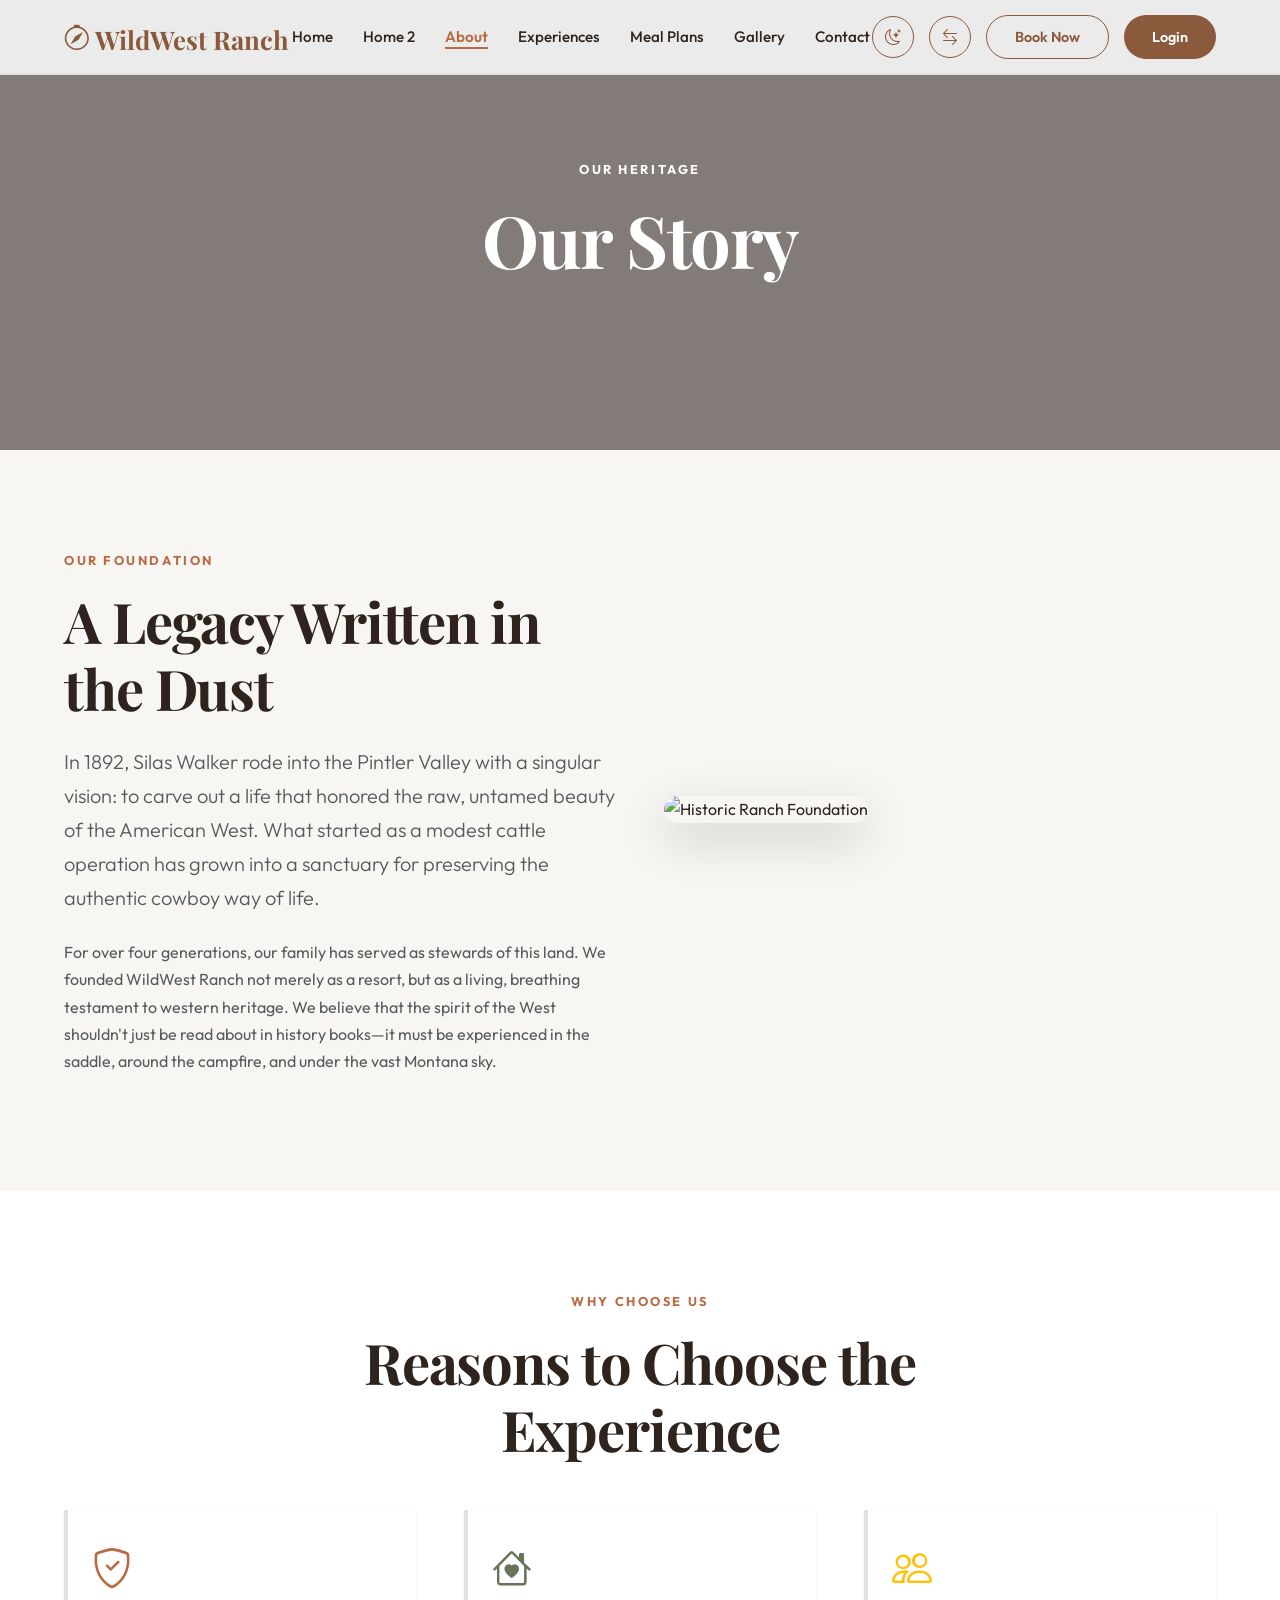
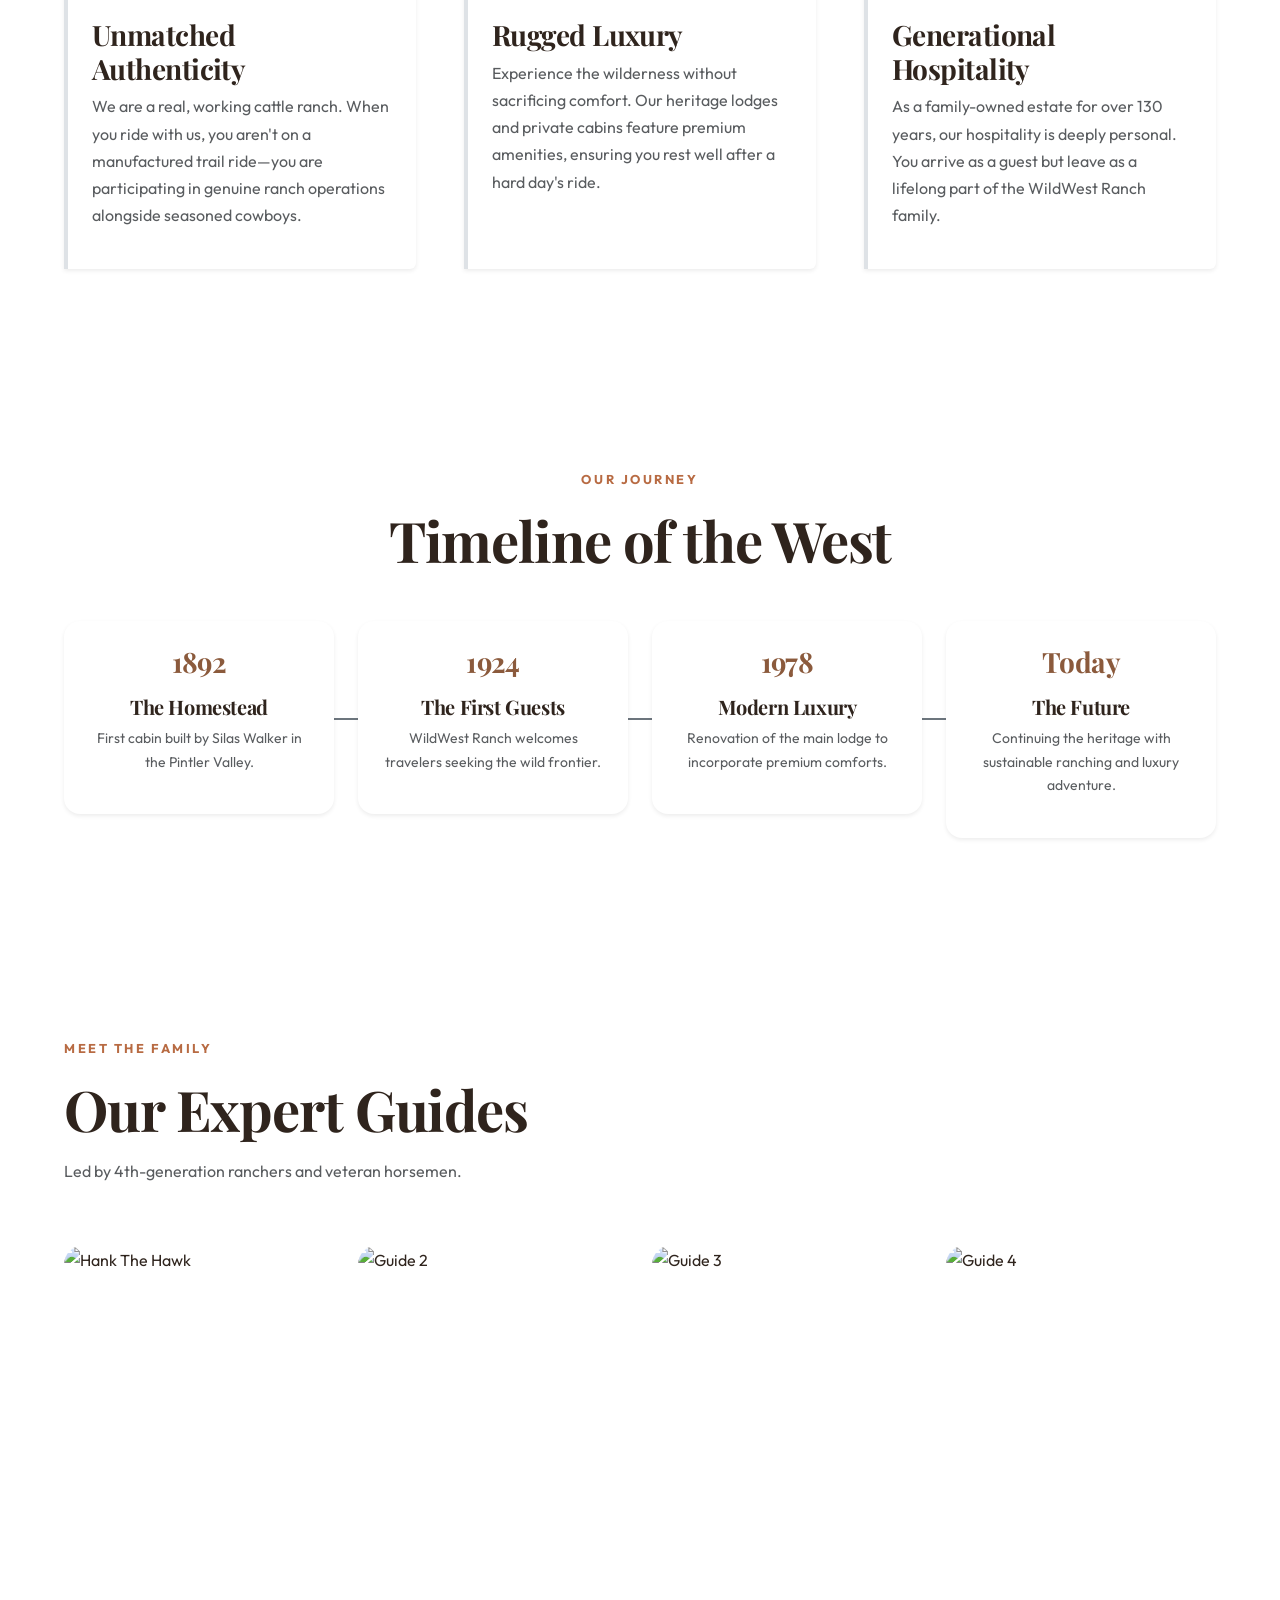
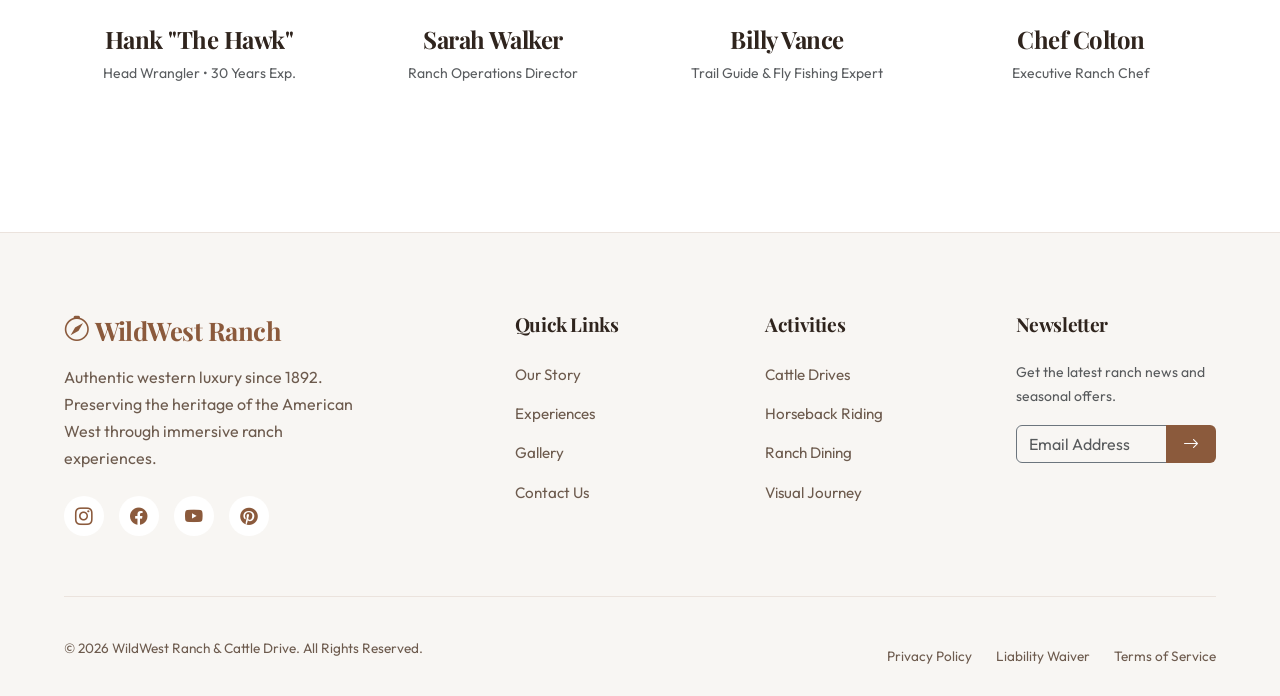
==== commit e7daae0b: "7th commit" ====
--- a/about.html
+++ b/about.html
@@ -72,41 +72,49 @@
     </header>
 
     <!-- Legacy Section -->
-    <section class="section-padding pb-0" style="background: var(--secondary-bg);">
+    <section class="section-padding" style="background: var(--secondary-bg);">
         <div class="container-custom">
             <div class="row align-items-center g-5">
                 <div class="col-lg-6 text-center text-lg-start">
-                    <span class="section-tag">Since 1892</span>
-                    <h2 class="display-4 western-font">A Legacy Written in the Dust</h2>
-                    <p class="lead mt-4">WildWest Ranch was founded on the belief that the spirit of the American West should be preserved, not just in books, but through immersive, authentic experience.</p>
-                </div>
-                <div class="col-lg-6">
-                    <img src="https://images.unsplash.com/photo-1549880338-65ddcdfd017b?auto=format&fit=crop&q=80&w=1000" alt="Old Ranch" class="rounded-5 shadow-lg w-100">
-                </div>
-            </div>
-        </div>
-    </section>
-
-    <!-- Ranch Story -->
+                    <span class="section-tag">Our Foundation</span>
+                    <h2 class="display-4 western-font mb-4">A Legacy Written in the Dust</h2>
+                    <p class="lead text-muted mb-4">In 1892, Silas Walker rode into the Pintler Valley with a singular vision: to carve out a life that honored the raw, untamed beauty of the American West. What started as a modest cattle operation has grown into a sanctuary for preserving the authentic cowboy way of life.</p>
+                    <p class="text-muted">For over four generations, our family has served as stewards of this land. We founded WildWest Ranch not merely as a resort, but as a living, breathing testament to western heritage. We believe that the spirit of the West shouldn't just be read about in history books—it must be experienced in the saddle, around the campfire, and under the vast Montana sky.</p>
+                </div>
+                <div class="col-lg-6 pb-4">
+                    <img src="https://images.unsplash.com/photo-1549880338-65ddcdfd017b?auto=format&fit=crop&q=80&w=1000" alt="Historic Ranch Foundation" class="rounded-5 shadow-lg w-100">
+                </div>
+            </div>
+        </div>
+    </section>
+
+    <!-- Why Choose Us -->
     <section class="section-padding">
         <div class="container-custom">
+            <div class="section-header text-center mb-5 mx-auto">
+                <span class="section-tag">Why Choose Us</span>
+                <h2 class="section-title">Reasons to Choose the Experience</h2>
+            </div>
             <div class="row g-5">
                 <div class="col-lg-4">
-                    <div class="p-4 border-start border-4 border-burnt-sienna">
-                        <h3 class="western-font">The Vision</h3>
-                        <p class="text-muted">Our founder, Silas Walker, saw the disappearing frontier and dedicated 10,000 acres to keeping the cowboy lifestyle alive.</p>
+                    <div class="p-4 border-start border-4 border-burnt-sienna h-100 bg-white shadow-sm rounded-end">
+                        <div class="fs-1 mb-3" style="color: var(--burnt-sienna);"><i class="bi bi-shield-check"></i></div>
+                        <h3 class="western-font">Unmatched Authenticity</h3>
+                        <p class="text-muted">We are a real, working cattle ranch. When you ride with us, you aren't on a manufactured trail ride—you are participating in genuine ranch operations alongside seasoned cowboys.</p>
                     </div>
                 </div>
                 <div class="col-lg-4">
-                    <div class="p-4 border-start border-4 border-prairie-green">
-                        <h3 class="western-font">The Stewardship</h3>
-                        <p class="text-muted">We practice regenerative ranching, ensuring the land remains as wild and pristine for the next hundred years as it was for the last.</p>
+                    <div class="p-4 border-start border-4 border-prairie-green h-100 bg-white shadow-sm rounded-end">
+                        <div class="fs-1 mb-3" style="color: var(--prairie-green);"><i class="bi bi-house-heart"></i></div>
+                        <h3 class="western-font">Rugged Luxury</h3>
+                        <p class="text-muted">Experience the wilderness without sacrificing comfort. Our heritage lodges and private cabins feature premium amenities, ensuring you rest well after a hard day's ride.</p>
                     </div>
                 </div>
                 <div class="col-lg-4">
-                    <div class="p-4 border-start border-4 border-sunset-gold">
-                        <h3 class="western-font">The Adventure</h3>
-                        <p class="text-muted">Every guest becomes part of our story, contributing to the daily rhythm of life on a working luxury ranch.</p>
+                    <div class="p-4 border-start border-4 border-sunset-gold h-100 bg-white shadow-sm rounded-end">
+                        <div class="fs-1 text-warning mb-3"><i class="bi bi-people"></i></div>
+                        <h3 class="western-font">Generational Hospitality</h3>
+                        <p class="text-muted">As a family-owned estate for over 130 years, our hospitality is deeply personal. You arrive as a guest but leave as a lifelong part of the WildWest Ranch family.</p>
                     </div>
                 </div>
             </div>
--- a/assets/css/style.css
+++ b/assets/css/style.css
@@ -6,9 +6,9 @@
 @import url('https://fonts.googleapis.com/css2?family=Cormorant+Garamond:ital,wght@0,300;0,400;0,500;0,600;0,700;1,400&family=Outfit:wght@300;400;500;600;700&family=Playfair+Display:ital,wght@0,400;0,700;1,400&display=swap');
 
 :root {
-    --primary-bg: #f6efe4;
-    --secondary-bg: #eadcc6;
-    --card-bg: #fffaf3;
+    --primary-bg: #ffffff;
+    --secondary-bg: #f8f6f3;
+    --card-bg: #ffffff;
     --saddle-brown: #8b5a3c;
     --burnt-sienna: #b86b43;
     --dusty-clay: #c68a5d;
@@ -17,10 +17,14 @@
     --text-main: #2f241d;
     --text-muted: #6d5b4e;
     --border-color: rgba(139, 90, 60, 0.12);
-    --glass-bg: rgba(246, 239, 228, 0.7);
+    --glass-bg: rgba(255, 255, 255, 0.85);
     --transition: all 0.4s cubic-bezier(0.165, 0.84, 0.44, 1);
     --shadow: 0 10px 30px rgba(47, 36, 29, 0.05);
 }
+
+.bg-primary-bg { background-color: var(--primary-bg) !important; }
+.bg-secondary-bg { background-color: var(--secondary-bg) !important; }
+.bg-card-bg { background-color: var(--card-bg) !important; }
 
 .bg-burnt-sienna { background-color: var(--burnt-sienna) !important; color: #fff !important; }
 .bg-saddle-brown { background-color: var(--saddle-brown) !important; color: #fff !important; }
@@ -210,6 +214,26 @@
     gap: 15px;
 }
 
+.nav-actions .btn-ranch {
+    height: 44px;
+    padding-top: 0;
+    padding-bottom: 0;
+    box-sizing: border-box;
+    display: inline-flex;
+    align-items: center;
+}
+
+.nav-actions .rounded-circle,
+.auth-toggles .rounded-circle {
+    width: 42px;
+    height: 42px;
+    padding: 0 !important;
+    display: flex;
+    align-items: center;
+    justify-content: center;
+    flex-shrink: 0;
+}
+
 /* Buttons */
 .btn-ranch {
     padding: 12px 28px;
@@ -567,13 +591,14 @@
 
 @media (max-width: 992px) {
     .footer-top { grid-template-columns: 1fr 1fr; }
+    .footer-bottom { flex-direction: column; gap: 15px; text-align: center; }
+    .footer-bottom .d-flex { justify-content: center; flex-wrap: wrap; }
 }
 
 @media (max-width: 576px) {
     .footer-top { grid-template-columns: 1fr; text-align: center; }
     .footer-desc { margin: 0 auto 20px; }
     .social-links { justify-content: center; }
-    .footer-bottom { flex-direction: column; gap: 20px; }
 }
 
 /* Mobile Menu */
--- a/assets/css/rtl.css
+++ b/assets/css/rtl.css
@@ -7,21 +7,6 @@
     text-align: right;
 }
 
-[dir="rtl"] .navbar-custom {
-    flex-direction: row-reverse;
-}
-
-[dir="rtl"] .nav-links {
-    flex-direction: row-reverse;
-}
-
-[dir="rtl"] .nav-actions {
-    flex-direction: row-reverse;
-}
-
-[dir="rtl"] .hero-btns {
-    flex-direction: row-reverse;
-}
 
 [dir="rtl"] .footer-top {
     text-align: right;
@@ -49,3 +34,53 @@
     right: auto;
     left: 0;
 }
+
+/* Experiences Page - Mastery Section RTL Fix */
+[dir="rtl"] .float-1 {
+    right: auto;
+    left: 15%;
+}
+
+[dir="rtl"] .float-2 {
+    right: auto;
+    left: 5%;
+}
+
+@media (min-width: 993px) and (max-width: 1024px) {
+    [dir="rtl"] .float-1 {
+        right: auto;
+        left: -2%;
+    }
+}
+
+@media (max-width: 767px) {
+    [dir="rtl"] .float-1 {
+        right: auto;
+        left: -2%;
+    }
+    [dir="rtl"] .float-2 {
+        right: auto;
+        left: 5%;
+    }
+}
+
+[dir="rtl"] .mastery-text {
+    text-align: right !important;
+}
+
+/* Global Bootstrap Alignment RTL Overrides */
+[dir="rtl"] .text-start,
+[dir="rtl"] .text-sm-start,
+[dir="rtl"] .text-md-start,
+[dir="rtl"] .text-lg-start,
+[dir="rtl"] .text-xl-start {
+    text-align: right !important;
+}
+
+[dir="rtl"] .text-end,
+[dir="rtl"] .text-sm-end,
+[dir="rtl"] .text-md-end,
+[dir="rtl"] .text-lg-end,
+[dir="rtl"] .text-xl-end {
+    text-align: left !important;
+}
